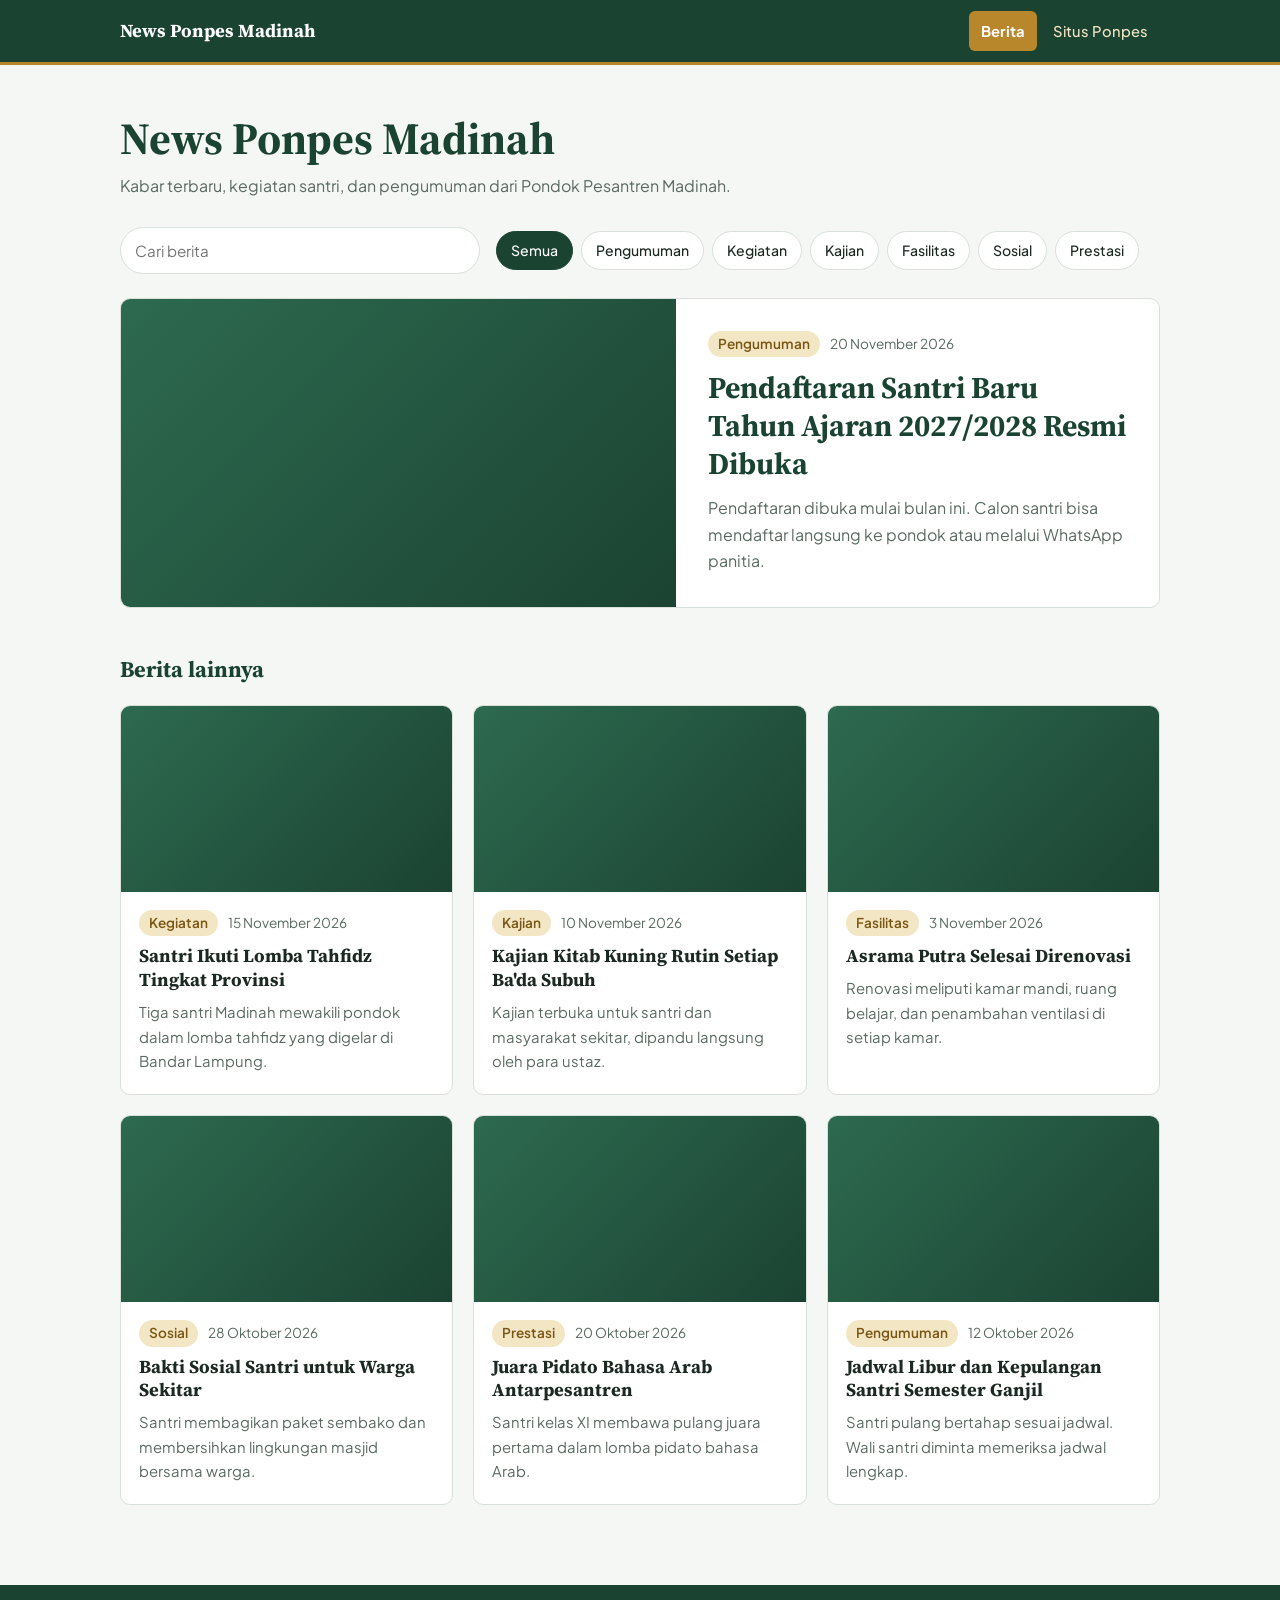
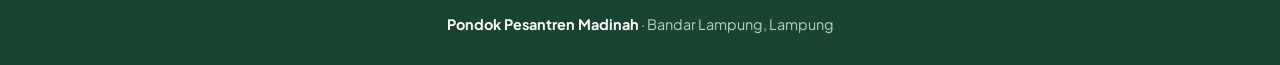
==== index.html @ 8b8d39cb "Add files via upload" ====
<!DOCTYPE html>
<html lang="id">
<head>
  <meta charset="UTF-8">
  <meta name="viewport" content="width=device-width, initial-scale=1">
  <title>News Ponpes Madinah</title>
  <meta name="description" content="Kabar terbaru dan kegiatan Pondok Pesantren Madinah.">
  <link rel="preconnect" href="https://fonts.googleapis.com">
  <link rel="preconnect" href="https://fonts.gstatic.com" crossorigin>
  <link href="https://fonts.googleapis.com/css2?family=Plus+Jakarta+Sans:wght@400;500;600;700&family=Source+Serif+4:wght@400;600;700&display=swap" rel="stylesheet">
  <link rel="stylesheet" href="news.css">
</head>
<body data-halaman="daftar">

  <header class="header">
    <div class="wadah">
      <a class="merek" href="index.html">News Ponpes Madinah</a>
      <nav aria-label="Menu utama">
        <ul class="menu">
          <li><a href="index.html" aria-current="page">Berita</a></li>
          <li><a class="luar" href="/" data-situs>Situs Ponpes</a></li>
        </ul>
      </nav>
    </div>
  </header>

  <main>
    <div class="wadah">
      <section class="judul-halaman">
        <h1>News Ponpes Madinah</h1>
        <p>Kabar terbaru, kegiatan santri, dan pengumuman dari Pondok Pesantren Madinah.</p>
      </section>

      <div class="alat">
        <input id="cari" class="cari" type="search" placeholder="Cari berita" aria-label="Cari berita">
        <div id="filter" class="filter" role="group" aria-label="Filter kategori"></div>
      </div>

      <div id="utama-wadah"></div>

      <h2 id="judul-daftar" class="bagian-judul" hidden>Berita lainnya</h2>
      <div id="daftar" class="daftar" aria-live="polite"></div>

      <div class="lebih-wadah">
        <button id="lebih" class="tombol" type="button" hidden>Tampilkan lebih banyak</button>
      </div>
    </div>
  </main>

  <footer class="footer">
    <div class="wadah">
      <strong>Pondok Pesantren Madinah</strong> &middot; Bandar Lampung, Lampung
    </div>
  </footer>

  <script src="data.js"></script>
  <script src="app.js"></script>
</body>
</html>
---- news.css ----
/* =========================================================
   News Ponpes Madinah — news.css
   Dipakai oleh berita.html dan berita-detail.html
   Warna: hijau tua + emas. Tanpa JavaScript.
   ========================================================= */

:root {
  --hijau-tua: #1b4332;
  --hijau: #2d6a4f;
  --hijau-muda: #e4efe8;
  --emas: #b8862b;
  --emas-muda: #f3e6c4;
  --latar: #f5f7f4;
  --kartu: #ffffff;
  --teks: #1c2822;
  --teks-lembut: #5a6a61;
  --garis: #d8e0da;
  --radius: 10px;
  --lebar: 1080px;
  --font-judul: "Source Serif 4", "Georgia", "Times New Roman", serif;
  --font-isi: "Plus Jakarta Sans", "Segoe UI", system-ui, sans-serif;
}

*, *::before, *::after { box-sizing: border-box; }

html { scroll-behavior: smooth; }

body {
  margin: 0;
  background: var(--latar);
  color: var(--teks);
  font-family: var(--font-isi);
  font-size: 16px;
  line-height: 1.65;
  -webkit-font-smoothing: antialiased;
}

img { max-width: 100%; display: block; }
a { color: var(--hijau); text-decoration: none; }
a:hover { text-decoration: underline; }
a:focus-visible, summary:focus-visible {
  outline: 3px solid var(--emas);
  outline-offset: 3px;
  border-radius: 4px;
}

.wadah {
  width: 100%;
  max-width: var(--lebar);
  margin: 0 auto;
  padding: 0 20px;
}

/* ---------- Header / menu ---------- */
.header {
  position: sticky;
  top: 0;
  z-index: 10;
  background: var(--hijau-tua);
  border-bottom: 3px solid var(--emas);
}
.header .wadah {
  display: flex;
  align-items: center;
  justify-content: space-between;
  gap: 16px;
  min-height: 62px;
}
.merek {
  font-family: var(--font-judul);
  font-size: 1.15rem;
  font-weight: 700;
  color: #fff;
  white-space: nowrap;
}
.merek:hover { text-decoration: none; }
.menu {
  display: flex;
  gap: 4px;
  margin: 0;
  padding: 0;
  list-style: none;
  overflow-x: auto;
  scrollbar-width: none;
}
.menu::-webkit-scrollbar { display: none; }
.menu a {
  display: block;
  padding: 8px 12px;
  color: #d4e3da;
  font-size: 0.92rem;
  font-weight: 500;
  border-radius: 6px;
  white-space: nowrap;
}
.menu a:hover { background: rgba(255, 255, 255, 0.1); text-decoration: none; }
.menu a[aria-current="page"] {
  background: var(--emas);
  color: #fff;
  font-weight: 700;
}

/* ---------- Judul halaman ---------- */
.judul-halaman {
  padding: 48px 0 28px;
}
.judul-halaman h1 {
  margin: 0 0 8px;
  font-family: var(--font-judul);
  font-size: clamp(1.9rem, 5vw, 2.8rem);
  line-height: 1.15;
  color: var(--hijau-tua);
}
.judul-halaman p {
  margin: 0;
  max-width: 56ch;
  color: var(--teks-lembut);
}

/* ---------- Penanda kategori + tanggal ---------- */
.info {
  display: flex;
  flex-wrap: wrap;
  align-items: center;
  gap: 10px;
  font-size: 0.85rem;
  color: var(--teks-lembut);
}
.kategori {
  padding: 2px 10px;
  background: var(--emas-muda);
  color: #7a5614;
  border-radius: 999px;
  font-weight: 600;
}

/* ---------- Berita utama ---------- */
.utama {
  display: grid;
  grid-template-columns: 1.15fr 1fr;
  background: var(--kartu);
  border: 1px solid var(--garis);
  border-radius: var(--radius);
  overflow: hidden;
}
.utama .gambar { min-height: 280px; }
.utama .isi {
  display: flex;
  flex-direction: column;
  justify-content: center;
  gap: 12px;
  padding: 32px;
}
.utama h2 {
  margin: 0;
  font-family: var(--font-judul);
  font-size: clamp(1.4rem, 3vw, 1.9rem);
  line-height: 1.25;
}
.utama h2 a { color: var(--hijau-tua); }
.utama p { margin: 0; color: var(--teks-lembut); }

/* ---------- Gambar placeholder (ganti dengan <img>) ---------- */
.gambar {
  background:
    linear-gradient(135deg, var(--hijau) 0%, var(--hijau-tua) 100%);
  position: relative;
}
.gambar img {
  width: 100%;
  height: 100%;
  object-fit: cover;
}

/* ---------- Daftar berita ---------- */
.bagian-judul {
  margin: 44px 0 16px;
  font-family: var(--font-judul);
  font-size: 1.4rem;
  color: var(--hijau-tua);
}
.daftar {
  display: grid;
  grid-template-columns: repeat(3, 1fr);
  gap: 20px;
  padding-bottom: 56px;
}
.kartu {
  display: flex;
  flex-direction: column;
  background: var(--kartu);
  border: 1px solid var(--garis);
  border-radius: var(--radius);
  overflow: hidden;
}
.kartu .gambar { aspect-ratio: 16 / 9; }
.kartu .isi {
  display: flex;
  flex-direction: column;
  gap: 8px;
  padding: 18px 18px 20px;
  flex: 1;
}
.kartu h3 {
  margin: 0;
  font-family: var(--font-judul);
  font-size: 1.15rem;
  line-height: 1.3;
}
.kartu h3 a { color: var(--teks); }
.kartu h3 a:hover { color: var(--hijau); }
.kartu p {
  margin: 0;
  font-size: 0.93rem;
  color: var(--teks-lembut);
}

/* ---------- Halaman detail ---------- */
.artikel {
  max-width: 720px;
  margin: 0 auto;
  padding: 40px 20px 64px;
}
.artikel .kembali {
  display: inline-block;
  margin-bottom: 20px;
  font-size: 0.92rem;
  font-weight: 600;
}
.artikel h1 {
  margin: 12px 0 14px;
  font-family: var(--font-judul);
  font-size: clamp(1.8rem, 5vw, 2.5rem);
  line-height: 1.2;
  color: var(--hijau-tua);
}
.artikel .gambar {
  aspect-ratio: 16 / 9;
  margin: 24px 0;
  border-radius: var(--radius);
  overflow: hidden;
}
.artikel .badan {
  font-family: var(--font-judul);
  font-size: 1.1rem;
  line-height: 1.8;
}
.artikel .badan p { margin: 0 0 1.2em; }
.artikel .badan h2 {
  margin: 1.8em 0 0.6em;
  font-size: 1.4rem;
  color: var(--hijau-tua);
}
.artikel blockquote {
  margin: 1.5em 0;
  padding: 4px 0 4px 20px;
  border-left: 4px solid var(--emas);
  color: var(--hijau-tua);
  font-style: italic;
}

/* ---------- Footer ---------- */
.footer {
  background: var(--hijau-tua);
  color: #b9cfc2;
  padding: 28px 0;
  font-size: 0.9rem;
  text-align: center;
}
.footer strong { color: #fff; }

/* ---------- Responsif ---------- */
@media (max-width: 860px) {
  .utama { grid-template-columns: 1fr; }
  .utama .gambar { min-height: 200px; aspect-ratio: 16 / 9; }
  .utama .isi { padding: 22px; }
  .daftar { grid-template-columns: repeat(2, 1fr); }
}
@media (max-width: 560px) {
  .daftar { grid-template-columns: 1fr; }
  .judul-halaman { padding-top: 32px; }
}

@media (prefers-reduced-motion: reduce) {
  html { scroll-behavior: auto; }
}

/* =========================================================
   Tambahan untuk versi JS: pencarian, filter, tombol, dll
   ========================================================= */
.alat {
  display: flex;
  flex-wrap: wrap;
  align-items: center;
  gap: 12px 16px;
  margin-bottom: 24px;
}
.cari {
  flex: 1 1 240px;
  max-width: 360px;
  padding: 10px 14px;
  border: 1px solid var(--garis);
  border-radius: 999px;
  background: var(--kartu);
  color: var(--teks);
  font: inherit;
  font-size: 0.95rem;
}
.cari:focus-visible { outline: 3px solid var(--emas); outline-offset: 2px; }
.filter { display: flex; flex-wrap: wrap; gap: 8px; }
.chip {
  padding: 7px 14px;
  border: 1px solid var(--garis);
  border-radius: 999px;
  background: var(--kartu);
  color: var(--teks);
  font: inherit;
  font-size: 0.88rem;
  font-weight: 500;
  cursor: pointer;
}
.chip:hover { border-color: var(--hijau); }
.chip[aria-pressed="true"] {
  background: var(--hijau-tua);
  border-color: var(--hijau-tua);
  color: #fff;
}
.chip:focus-visible { outline: 3px solid var(--emas); outline-offset: 2px; }

#utama-wadah:not(:empty) { margin-bottom: 8px; }
.daftar { padding-bottom: 24px; }

.kosong {
  grid-column: 1 / -1;
  padding: 40px 20px;
  text-align: center;
  color: var(--teks-lembut);
  background: var(--kartu);
  border: 1px dashed var(--garis);
  border-radius: var(--radius);
}
.lebih-wadah { text-align: center; padding-bottom: 56px; }
.tombol {
  display: inline-block;
  padding: 11px 24px;
  border: 0;
  border-radius: 999px;
  background: var(--hijau-tua);
  color: #fff;
  font: inherit;
  font-weight: 600;
  cursor: pointer;
}
.tombol:hover { background: var(--hijau); text-decoration: none; }
.tombol:focus-visible { outline: 3px solid var(--emas); outline-offset: 3px; }
.tombol[hidden] { display: none; }

.bagikan {
  margin-top: 32px;
  padding-top: 20px;
  border-top: 1px solid var(--garis);
  display: flex;
  align-items: center;
  gap: 12px;
  flex-wrap: wrap;
  font-size: 0.95rem;
  color: var(--teks-lembut);
}
.terkait { max-width: var(--lebar); margin: 0 auto; padding: 0 20px 56px; }
.terkait .daftar { padding-bottom: 0; }
.menu a.luar { color: var(--emas-muda); }
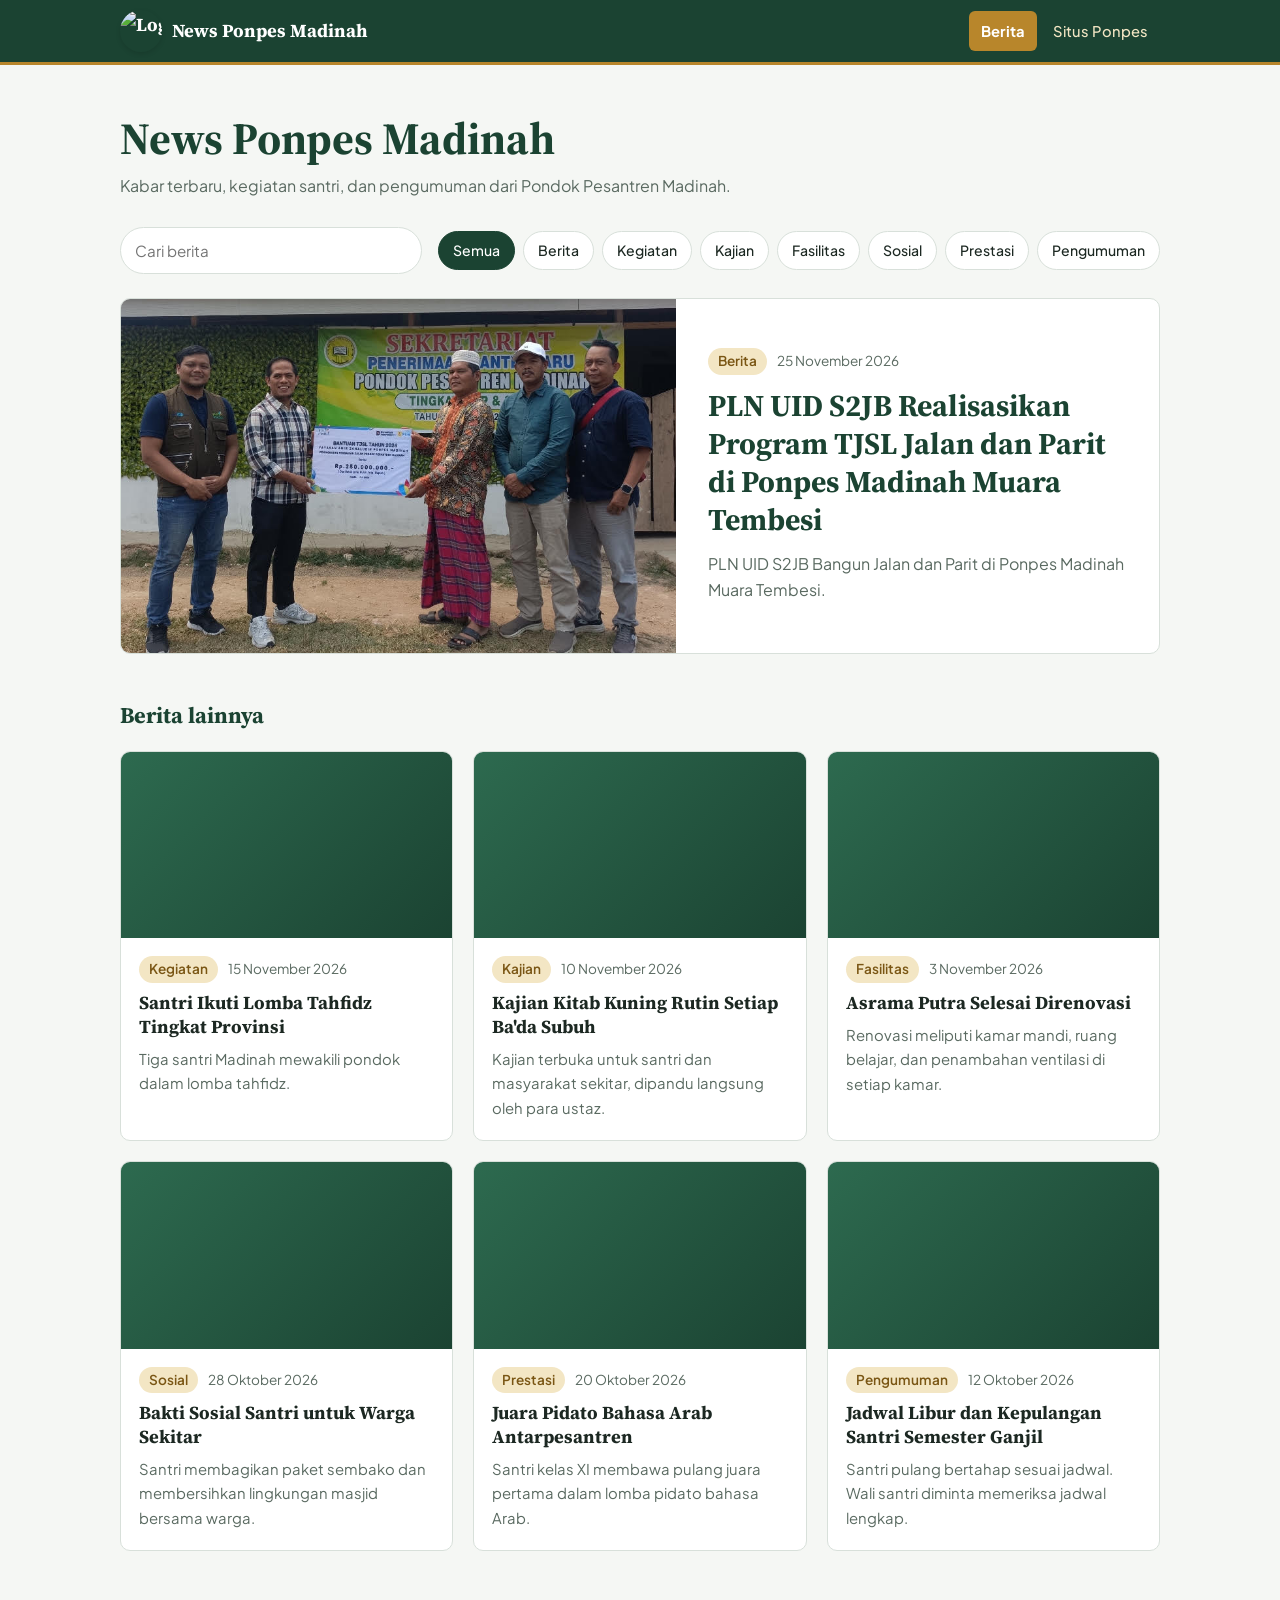
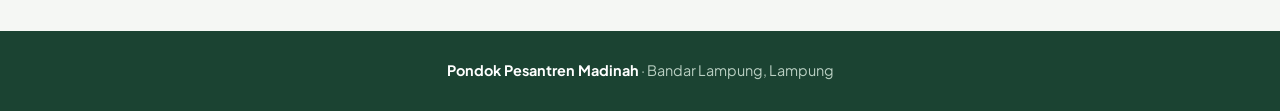
==== commit 38b51a11: "Update header logo and add favicon Updated the logo in the header and added favicon link." ====
--- a/index.html
+++ b/index.html
@@ -5,16 +5,108 @@
   <meta name="viewport" content="width=device-width, initial-scale=1">
   <title>News Ponpes Madinah</title>
   <meta name="description" content="Kabar terbaru dan kegiatan Pondok Pesantren Madinah.">
+  
+  <!-- Favicon menggunakan logo -->
+  <link rel="icon" type="image/jpeg" href="logo.jpg">
+  
   <link rel="preconnect" href="https://fonts.googleapis.com">
   <link rel="preconnect" href="https://fonts.gstatic.com" crossorigin>
   <link href="https://fonts.googleapis.com/css2?family=Plus+Jakarta+Sans:wght@400;500;600;700&family=Source+Serif+4:wght@400;600;700&display=swap" rel="stylesheet">
   <link rel="stylesheet" href="news.css">
+
+  <style>
+    /* Pengaturan Logo & Pemotongan Sudut Putih */
+    .merek {
+      display: inline-flex;
+      align-items: center;
+      gap: 10px;
+      text-decoration: none;
+    }
+
+    .logo-ponpes {
+      width: 42px;
+      height: 42px;
+      border-radius: 50%; /* Memotong pinggiran putih di sudut menjadi bulat */
+      object-fit: cover;
+      flex-shrink: 0;
+      box-shadow: 0 2px 5px rgba(0, 0, 0, 0.12);
+    }
+
+    /* Penyesuaian agar nyaman dilihat di HP / Mobile */
+    @media (max-width: 640px) {
+      .header .wadah {
+        display: flex;
+        flex-wrap: wrap;
+        align-items: center;
+        justify-content: space-between;
+        gap: 10px;
+        padding-top: 12px;
+        padding-bottom: 12px;
+      }
+
+      .merek {
+        font-size: 1.05rem;
+        gap: 8px;
+      }
+
+      .logo-ponpes {
+        width: 34px;
+        height: 34px;
+      }
+
+      .menu {
+        display: flex;
+        gap: 14px;
+        margin: 0;
+        padding: 0;
+        font-size: 0.9rem;
+      }
+
+      .judul-halaman h1 {
+        font-size: 1.5rem;
+        line-height: 1.3;
+      }
+
+      .judul-halaman p {
+        font-size: 0.92rem;
+      }
+
+      /* Kolom pencarian & filter lebih nyaman disentuh di layar HP */
+      .alat {
+        display: flex;
+        flex-direction: column;
+        gap: 10px;
+      }
+
+      .cari {
+        width: 100%;
+        font-size: 16px; /* Mencegah auto-zoom saat mengetik di browser HP */
+        padding: 10px 14px;
+      }
+
+      .filter {
+        display: flex;
+        overflow-x: auto;
+        gap: 8px;
+        padding-bottom: 4px;
+        -webkit-overflow-scrolling: touch;
+      }
+
+      .filter button {
+        white-space: nowrap;
+        flex-shrink: 0;
+      }
+    }
+  </style>
 </head>
 <body data-halaman="daftar">
 
   <header class="header">
     <div class="wadah">
-      <a class="merek" href="index.html">News Ponpes Madinah</a>
+      <a class="merek" href="index.html">
+        <img src="logo.jpg" alt="Logo Pondok Pesantren Madinah" class="logo-ponpes">
+        <span>News Ponpes Madinah</span>
+      </a>
       <nav aria-label="Menu utama">
         <ul class="menu">
           <li><a href="index.html" aria-current="page">Berita</a></li>
